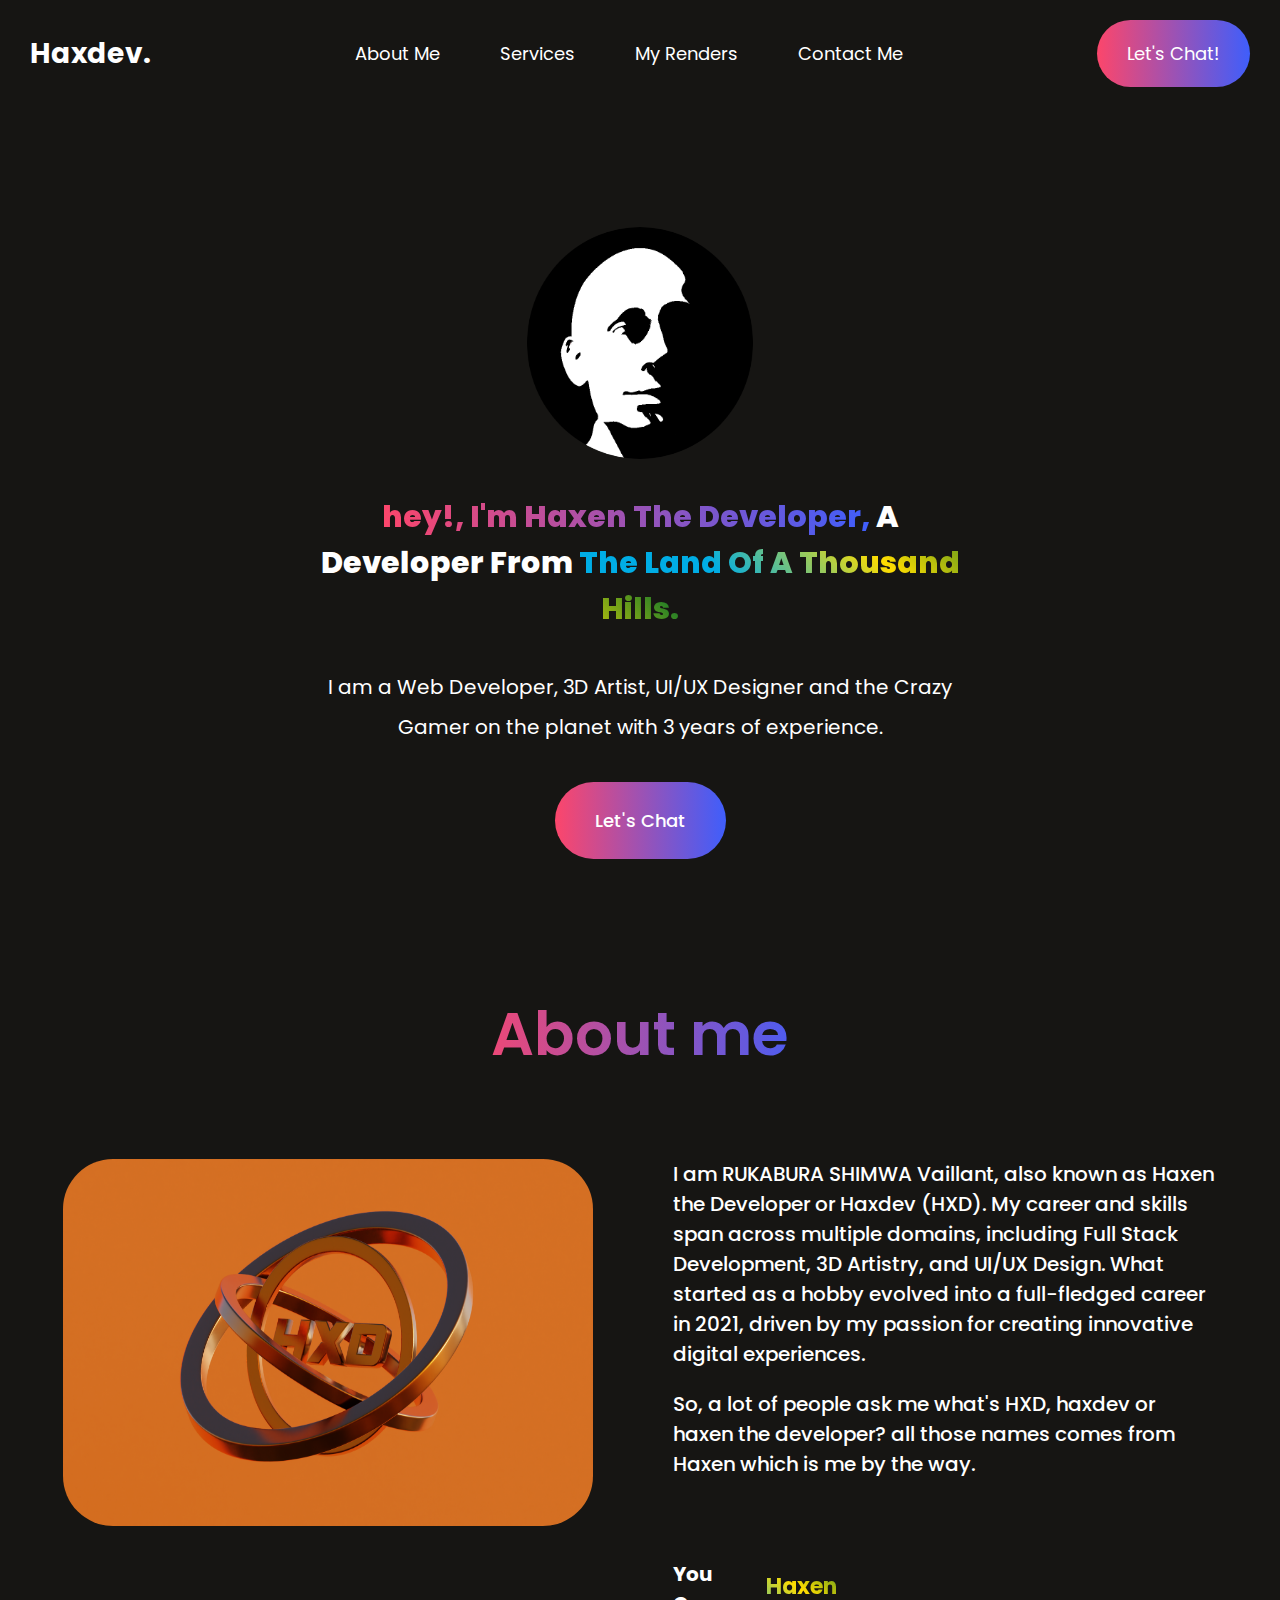
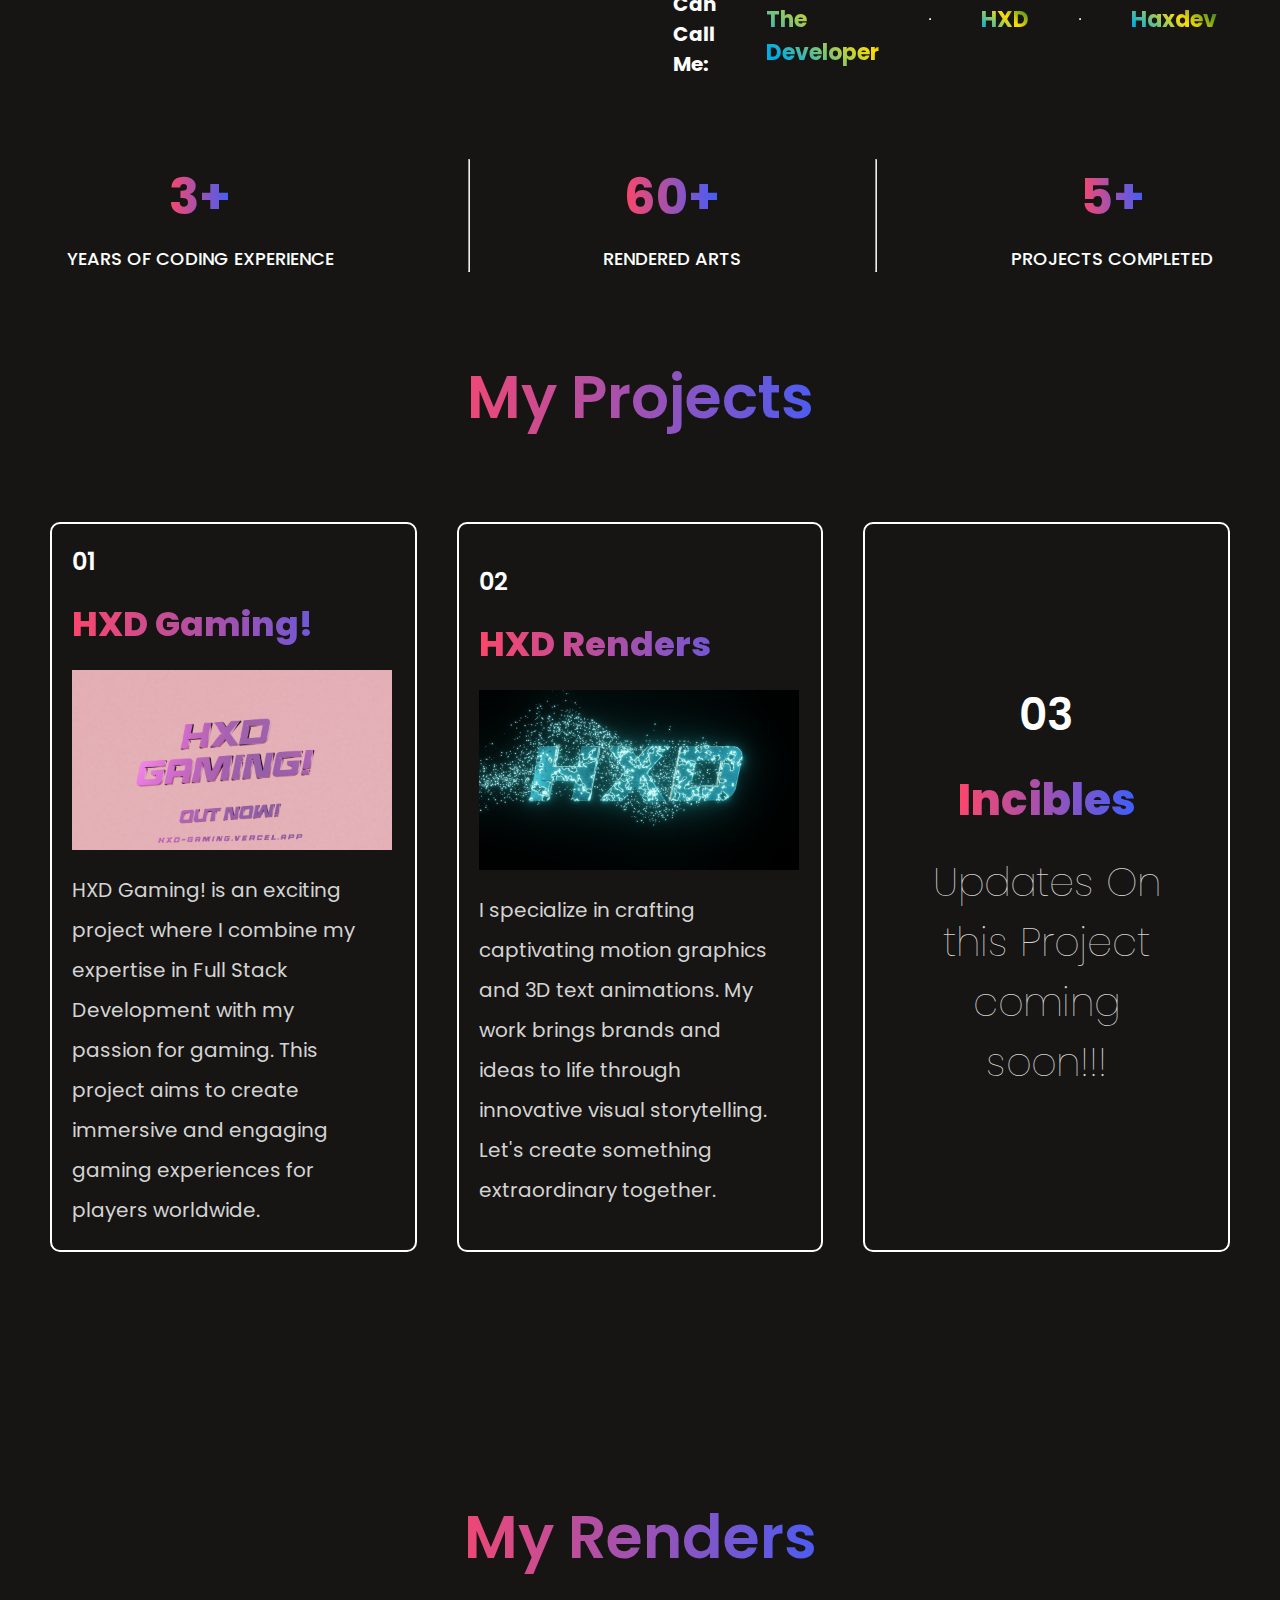
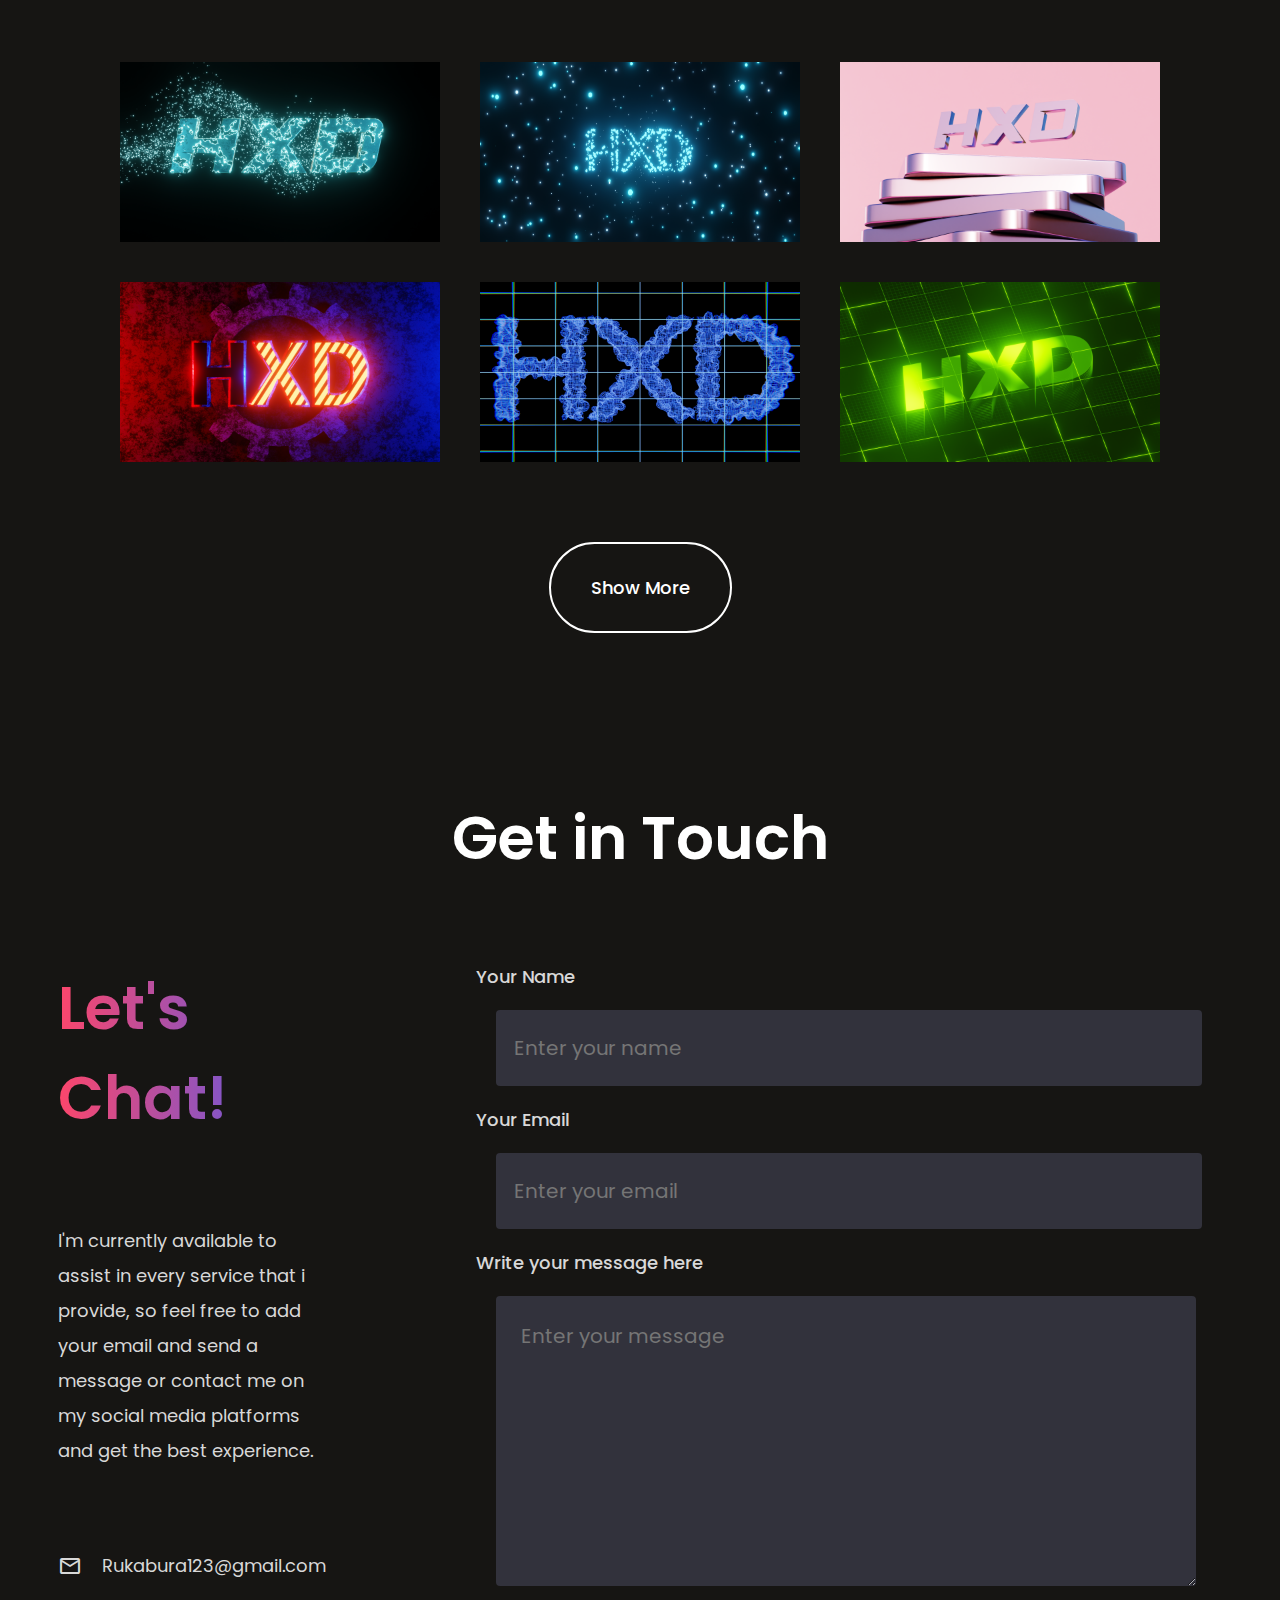
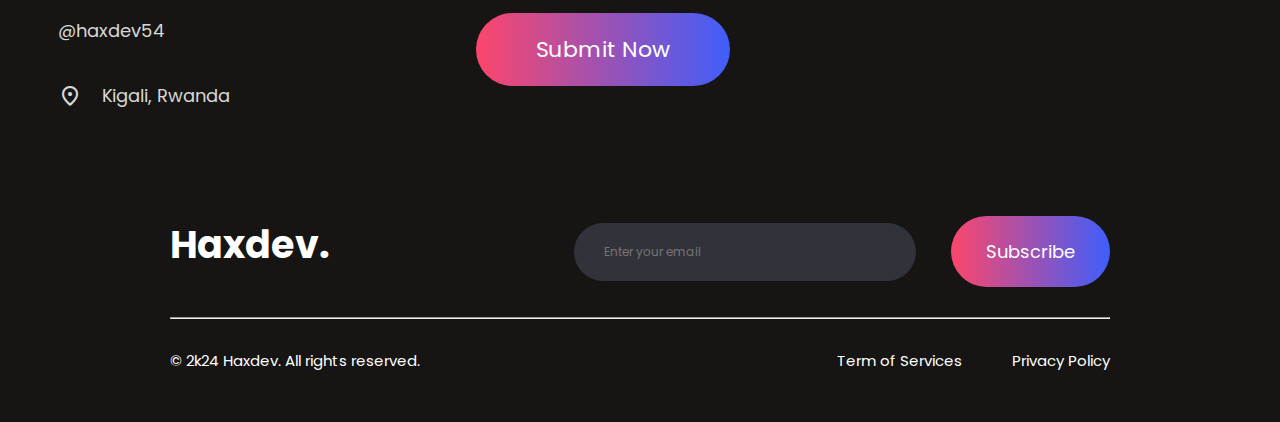
==== index.html @ 73636fb8 "Merge branch 'main' of https://github.com/hxd54/My-Portfolio" ====
<!DOCTYPE html>
<html lang="en">
<head>
    <meta charset="UTF-8">
    <meta name="viewport" content="width=device-width, initial-scale=1.0">
    <script async src="https://pagead2.googlesyndication.com/pagead/js/adsbygoogle.js?client=ca-pub-3317790337575274"
     crossorigin="anonymous"></script>
    <link rel="stylesheet" href="https://fonts.googleapis.com/css2?family=Material+Symbols+Outlined:opsz,wght,FILL,GRAD@24,400,0,0" />
    <title>Haxdev | Get To Know More About Me!</title>
    <link rel="icon" href="images/favicon.ico" />
    <link rel="stylesheet" href="style.css">
    <link rel="preconnect" href="https://fonts.googleapis.com">
<link rel="preconnect" href="https://fonts.gstatic.com" crossorigin>
    <meta name="google-site-verification" content="naT-5Rm-efFTOlc9qTD7zHa8PiH5k1FBn3C1FXAA2pU" />
<link href="https://fonts.googleapis.com/css2?family=poppins:wght@100..900&display=swap" rel="stylesheet">
</head>
<body>

    <div class="navbar">
        <h1>Haxdev.</h1>
        <ul class="nav-menu">
            <li><a href="#about-me">About Me</a></li>
            <li><a href="#services">Services</a></li>
            <li><a href="#myrenders">My Renders</a></li>
            <li><a href="#contact">Contact Me</a></li>
            </ul>
            <div class="nav-talk"><a href="#contact">Let's Chat!</a></div>
    </div>

    <div class="page-1" id="home">
        <img src="images/hxd_profile3-modified (2).png" alt="">
        <h1><span>hey!, I'm Haxen The Developer,</span> A Developer From <span2>The Land Of A Thousand Hills.</span2> </h1>
        <p>I am a Web Developer, 3D Artist, UI/UX Designer and the Crazy Gamer on the planet with 3 years of experience.</p>
        <div class="page-1-talk"><a href="#contact">Let's Chat</a></div>
    </div>

    <div class="about" id="about-me">
        <div class="about-title">
            <h1>About me</h1>
        </div>
        <div class="about-sections">
            <div class="about-left">
                <img src="images/hxd with disks.png" alt="">
            </div>
            <div class="about-right">
                <div class="about-paragraph">
                    <p>I am RUKABURA SHIMWA Vaillant, also known as Haxen the Developer or Haxdev (HXD). My career and skills span across multiple domains, including Full Stack Development, 3D Artistry, and UI/UX Design. What started as a hobby evolved into a full-fledged career in 2021, driven by my passion for creating innovative digital experiences.</p>
                    <p>So, a lot of people ask me what's HXD, haxdev or haxen the developer? all those names comes from Haxen which is me by the way.</p>
                </div>
                <div class="names">
                    <h2>You Can Call Me:</h2>
                    <h3>Haxen The Developer</h3>
                    <hr />
                    <h3>HXD</h3>
                    <hr />
                    <h3>Haxdev</h3>
                </div>
            </div>
        </div>
    </div>

    <div class="about-achievements">
        <div class="about-achievement">
            <h1>3+</h1>
            <p>YEARS OF CODING EXPERIENCE</p>
        </div>
        <hr />

        <div class="about-achievement">
            <h1>60+</h1>
            <p>RENDERED ARTS</p>
        </div>
        <hr />

        <div class="about-achievement">
            <h1>5+</h1>
            <p>PROJECTS COMPLETED</p>
        </div>
</div>

<div class="projects" id="projects">
    <div class="projects-title">
        <h1>My Projects</h1>
    </div>
    <div class="project-container">
        <div class="project-format">
             <h3>01</h3>
             <h2>HXD Gaming!</h2>
             <img src="images/hxd_gaming!.png" alt="">
             <p>HXD Gaming! is an exciting project where I combine my expertise in Full Stack Development with my passion for gaming. This project aims to create immersive and engaging gaming experiences for players worldwide.</p>
            </div>

             <div class="project-format">
                <h3>02</h3>
                <h2>HXD Renders</h2>
                <img src="images/dissovlving hxd_1.png" alt="">
                <p>I specialize in crafting captivating motion graphics and 3D text animations. My work brings brands and ideas to life through innovative visual storytelling. Let's create something extraordinary together.</p>
                </div>

                <div class="incibles">
                    <h3>03</h3>
                    <h2>Incibles</h2>
                    <p>Updates On this Project coming soon!!!</p>
                 </div>
                 
    </div>
</div>

<div class="myrenders" id="myrenders">
    <script async src="https://pagead2.googlesyndication.com/pagead/js/adsbygoogle.js?client=ca-pub-3317790337575274"
     crossorigin="anonymous"></script>
<!-- ad 1 -->
<ins class="adsbygoogle"
     style="display:block"
     data-ad-client="ca-pub-3317790337575274"
     data-ad-slot="5067126555"
     data-ad-format="auto"
     data-full-width-responsive="true"></ins>
<script>
     (adsbygoogle = window.adsbygoogle || []).push({});
</script>
    <div class="myrenders-title">
        <h1>My Renders</h1>
    </div>

    <div class="myrenders-container">
        <img src="images/dissovlving hxd_1.png" alt="">
        <img src="images/opt illusion logo_0.png" alt="">
        <img src="images/satisfying HXD.png" alt="">
        <img src="images/hxd with gear_0.png" alt="">
        <img src="images/sci-fi.png" alt="">
        <img src="images/rertro hxd.png" alt="">
    </div>
    <div class="myrenders-showmore">
        <a href="myrenders.html"><p>Show More</p></a>
    </div>
</div>

<div class="contact" id="contact">
    <div class="contact-title">
        <h1>Get in Touch</h1>
    </div>
    <div class="contact-section">

        <div class="contact-left">
            <h1>Let's Chat!</h1>
            <p>I'm currently available to assist in every service that i provide, so feel free to add your email and send a message or contact me on my social media platforms and get the best experience.</p>
            <div class="contact-details">
                <div class="contact-detail">
                    <span class="material-symbols-outlined">
                        mail
                        </span><p>Rukabura123@gmail.com</p>
                </div>

                <div class="contact-detail">
                    <p>@haxdev54</p>
                </div>

                <div class="contact-detail">
                    <span class="material-symbols-outlined">
location_on
</span><p>Kigali, Rwanda</p>
                </div>
            </div>
        </div>

        <div class="contact-right">
            <form action="https://api.web3forms.com/submit" method="POST">
                <input type="hidden" name="access_key" value="f00a841b-4162-4c84-b67a-d60fc3e93ea5">
            <label for="">Your Name</label>
            <input type="text" placeholder="Enter your name" name="name">
            <label for="">Your Email</label>
            <input type="email" placeholder="Enter your email" name="email">
            <label for="">Write your message here</label>
            <textarea name="message" rows="8" placeholder="Enter your message"></textarea>
            <input type="checkbox" name="botcheck" class="hidden" style="display: none;">
            <button type="submit" class="contact-submit">Submit Now</button>
            </form>
        </div>
    </div>
</div>
<div class="footer">
    <div class="footer-top">
        <div class="footer-top-left">
            <h1>Haxdev.</h1>
        </div>
        <div class="footer-top-right">
            <div class="footer-email-input">
                <input type="email" placeholder="Enter your email" name="email">
            </div>
            <div class="footer-subscribe">Subscribe</div>
        </div>
    </div>
    <hr />
    <div class="footer-bottom">
        <div class="footer-bottom-left">&copy; 2k24 Haxdev. All rights reserved.</div>
        <div class="footer-bottom-right">
            <p>Term of Services</p>
            <p>Privacy Policy</p>
        </div>
    </div>
</div>
</body>
</html>
---- style.css ----
html{
    scrollbar-width: thin;
    scroll-behavior: smooth;
}
*{
    margin: 0;
    padding: 0;
    font-family: 'poppins';
}

body{
    background: #161513;
    color: white;
    height: 100vh;
}

.navbar{
    display: flex;
    align-items: center;
    justify-content: space-between;
    margin: 20px 30px;
    font-size: 18px;
}

.navbar h1{
    padding-right: 10px;
    font-size: 28px;
}

.navbar h1:hover{
    background: linear-gradient(90deg, #FC466B 0%, #3F5EFB 100%);
    background-clip: text;
    -webkit-background-clip: text;
    -webkit-text-fill-color: transparent;
    transition: 0.4s;
    transform: scale(1.1);
}

.nav-menu{
    display: flex;
    align-items: center;
    list-style: none;
    gap: 60px;
    cursor: pointer;
}
.nav-menu li a{
    text-decoration: none;
    color: white;
}
.nav-menu li:hover{
    background: linear-gradient(90deg, #FC466B 0%, #3F5EFB 100%);
    background-clip: text;
    -webkit-background-clip: text;
    -webkit-text-fill-color: transparent;
    transition: 0.5s;
    transform: scale(1.1);
}

.nav-talk{
    padding: 20px 30px;
    border-radius: 50px;
    background: linear-gradient(90deg, #FC466B 0%, #3F5EFB 100%);
    font-size: 18px;
    cursor: pointer;
    transition: 0.5s;
}
.nav-talk a{
    text-decoration: none;
    color: white;
}
.nav-talk:hover{
    transform: scale(1.05);
}

.page-1{
    display: flex;
    align-items: center;
    flex-direction: column;
    gap: 35px;
}

.page-1 img{
    margin-top: 120px;
    border-radius: 250px;
    width: 225.3px;
    height: 232.3px;
}

.page-1 h1{
    text-align: center;
    width: 50%;
    font-size: 30px;
    font-weight: 800;
}

.page-1 h1 span{
    background: linear-gradient(90deg, #FC466B 0%, #3F5EFB 100%);
    background-clip: text;
    -webkit-background-clip: text;
    -webkit-text-fill-color: transparent;
}

.page-1 h1 span2{
    background: linear-gradient(45deg, #00ADE5 30.25%, #FFDD00, #006F2D);
    background-clip: text;
    -webkit-background-clip: text;
    -webkit-text-fill-color: transparent;
}
.page-1 p{
    width: 50%;
    text-align: center;
    font-size: 20px;
    line-height: 40px;
}

.page-1-talk{
    display: flex;
    align-items: center;
    gap: 25px;
    font-size: 18px;
    font-weight: 500;
    margin-bottom: 50px;
    padding: 25px 40px;
    border-radius: 50px;
    background: linear-gradient(90deg, #FC466B 0%, #3F5EFB 100%);
    cursor: pointer;
}

.page-1-talk a{
    text-decoration: none;
    color: white;
}
.page-1-talk:hover{
    border: 2px solid white;
}

.about{
    display: flex;
    flex-direction: column;
    align-items: center;
    justify-content: center;
    gap: 80px;
    margin: 80px 170px;

}

.about-title{
    position: relative;
}

.about-title h1{
    padding: 0px 30px;
    font-size: 60px;
    font-weight: 600;
    background: linear-gradient(90deg, #FC466B 0%, #3F5EFB 100%);
    background-clip: text;
    -webkit-background-clip: text;
    -webkit-text-fill-color: transparent;
}

.about-sections{
    display: flex;
    gap: 80px;
}

.about-left{
    display: flex;
}

.about-left img{
    border-radius: 50px;
    width: 530px;
    height: 366.67px;
}

.about-right{
    display: flex;
    flex-direction: column;
    gap: 80px;
}

.about-paragraph{
    display: flex;
    flex-direction: column;
    gap: 20px;
    font-size: 20px;
    font-weight: 500;
}

.names{
    display: flex;
    gap: 50px;
    align-items: center;
    transition: 0.3s;
}

.names h2{
    font-size: 20px;
    font-weight: 700;

}

.names h3{
    font-size: 22px;
    background: linear-gradient(40deg, #00ADE5 12%, #FFDD00, #006F2D);
    background-clip: text;
    -webkit-background-clip: text;
    -webkit-text-fill-color: transparent;
}

.about-achievements{
    display: flex;
    width: 100%;
    justify-content: space-around;
    margin-bottom: 80px;
}

.about-achievement{
    display: flex;
    flex-direction: column;
    align-items: center;
    gap: 10px;
    transition: 0.5s;
}

.about-achievement h1{
    font-size: 50px;
    font-weight: 700;
    background: linear-gradient(90deg, #FC466B 0%, #3F5EFB 100%);
    background-clip: text;
    -webkit-background-clip: text;
    -webkit-text-fill-color: transparent;
}

.about-achievement p{
    font-size: 18px;
    font-weight: 500;
    text-align: center;
}

.about-acheivement:hover{
    transform: scale(1.12);
    transition: 0.5s;
}

.projects{
    display: flex;
    flex-direction: column;
    align-items: center;
    justify-content: center;
    gap: 80px;
    margin: 80px 50px;
}

.projects-title{
    position: relative;
}

.projects-title h1{
    padding: 0px 30px;
    font-size: 60px;
    font-weight: 600;
    background: linear-gradient(90deg, #FC466B 0%, #3F5EFB 100%);
    background-clip: text;
    -webkit-background-clip: text;
    -webkit-text-fill-color: transparent;
}

.project-format{
    display: flex;
    flex-direction: column;
    justify-content: center;
    gap: 20px;
    padding: 20px;
    border-radius: 10px;
    border: 2px solid white;
    cursor: pointer;
}
.project-format img{
    width: 320px;
    height: 180px;
}
.project-container{
    display: grid;
    grid-template-columns: 1fr 1fr 1fr;
    gap: 40px;
    margin-bottom: 80px;
}
.incibles{
    display: flex;
    flex-direction: column;
    justify-content: center;
    gap: 20px;
    padding: 50px;
    border-radius: 10px;
    border: 2px solid white;
    cursor: pointer;
    align-items: center;
    text-align: center;
}

.incibles h3{
    font-size: 44px;
    font-weight: 600;
}

.incibles h2{
    font-size: 44px;
    font-weight: 800;
    background: linear-gradient(90deg, #FC466B 0%, #3F5EFB 100%);
    background-clip: text;
    -webkit-background-clip: text;
    -webkit-text-fill-color: transparent;
}

.incibles p{
    color: #d4d4d4;
    font-size: 40px;
    
    text-align: center;
    font-weight: 100;
    max-width: 300px;
}

.project-format h3{
    font-size: 24px;
    font-weight: 600;
}

.project-format h2{
    font-size: 34px;
    font-weight: 800;
    background: linear-gradient(90deg, #FC466B 0%, #3F5EFB 100%);
    background-clip: text;
    -webkit-background-clip: text;
    -webkit-text-fill-color: transparent;
}



.project-format p{
    color: #d4d4d4;
    font-size: 20px;
    line-height: 40px;
    max-width: 300px;
}

.project-readmore{
    display: flex;
    gap: 20px;
    align-items: center;
    margin-top: 20px;
}

.project-format:hover{
    border: 2px solid #ff00ff;
    background-image: linear-gradient(45deg, #3f0028, #582300);
    transform: scale(1.05);
    transition: 0.4s;
}

.myrenders{
    display: flex;
    flex-direction: column;
    align-items: center;
    justify-content: center;
    gap: 80px;
    margin: 80px 170px;
}

.myrenders-title{
    position: relative;
}

.myrenders-title h1{
    padding: 0px 30px;
    font-size: 60px;
    font-weight: 600;
    background: linear-gradient(90deg, #FC466B 0%, #3F5EFB 100%);
    background-clip: text;
    -webkit-background-clip: text;
    -webkit-text-fill-color: transparent;
    
}

.myrenders-container{
    display: grid;
    grid-template-columns: 1fr 1fr 1fr;
    gap: 40px;
}

.myrenders-container img{
    box-sizing: border-box;
    width: 320px;
    height: 180px;
}

.myrenders-container img:hover{
    transform: scale(1.10);
    transition: 0.4s;
    border-radius: 10px;
}

.myrenders-showmore{
    display: flex;
    gap: 15px;
    border-radius: 50px;
    border: 2px solid white;
    padding: 30px 40px;
    font-size: 18px;
    font-weight: 500;
    margin-bottom: 80px;
    transition: 0.6s;
    cursor: pointer;
}

.myrenders-showmore:hover{
    gap: 30px;
    transition: 0.6s;
    background: linear-gradient(90deg, #FC466B 0%, #3F5EFB 100%);
    transform: scale(1.05);
}

.myrenders-showmore a{
    text-decoration: none;
    color: white;
    
}

.contact{
    display: flex;
    flex-direction: column;
    align-items: center;
    justify-content: center;
    gap: 80px;
    margin: 80px 170px;
}

.contact-title{
    position: relative;
}

.contact-title h1{
    padding: 0px 30px;
    font-size: 60px;
    font-weight: 600;
}

.contact-section{
    display: flex;
    gap: 150px;
}

.contact-left{
    display: flex;
    flex-direction: column;
    gap: 80px;
}

.contact-left h1{
    font-size: 60px;
    font-weight: 600;
    background: linear-gradient(90deg, #FC466B 0%, #3F5EFB 100%);
    background-clip: text;
    -webkit-background-clip: text;
    -webkit-text-fill-color: transparent;
}

.contact-left p{
    max-width: 550px;
    color: #D8D8D8;
    font-size: 18px;
    line-height: 35px;
}

.contact-details{
    display: flex;
    flex-direction: column;
    gap: 30px;
    color: #D8D8D8;
    font-size: 22px;
}

.contact-detail{
    display: flex;
    align-items: center;
    gap: 20px;
}

.contact-right{
    display: flex;
    flex-direction: column;
    align-items: start;
    gap: 30px;
}

.contact-right label{
    color: #D8D8D8;
    font-size: 18px;
    font-weight: 500;
}

.contact-right input{
    border: none;
    width: 688px;
    height: 76px;
    padding-left: 18px;
    border-radius: 4px;
    background: #32323c;
    color: #A0A0A0;
    font-size: 20px;
    margin: 20px;
}

.contact-right textarea{
    width: 650px;
    border: none;
    padding: 25px;
    border-radius: 4px;
    background: #32323c;
    color: #A0A0A0;
    font-size: 20px;
    margin: 20px;

}

.contact-submit{
    border: none;
    color: white;
    border-radius: 50px;
    background: linear-gradient(90deg, #FC466B 0%, #3F5EFB 100%);
    font-size: 22px;
    padding: 20px 60px;
    margin-bottom: 50px;
    cursor: pointer;
    transition: 0.3s;
}

.contact-submit:hover{
    transform: scale(1.1);
    transition: 0.3s;
}

.footer{
    margin: 50px 170px;
    display: flex;
    flex-direction: column;
    gap: 30px;
}

.footer-top{
    display: flex;
    justify-content: space-between;
}

.footer-top-left p{
    font-size: 20px;
    max-width: 400px;
}

.footer-top-left h1{
    font-size: 38px;
}
.footer-top-right{
    display: flex;
    align-items: center;
    gap: 35px;
}

.footer-email-input{
    display: flex;
    gap: 30px;
    padding: 20px 30px;
    border-radius: 50px;
    background: #32323B;
    padding-right: 80px;
}

.footer-email-input input{
    outline: none;
    border: none;
    background: transparent;
    color: #a0a0a0;
    font-size: 12px;
}

.footer-subscribe{
    font-size: 18px;
    padding: 22px 35px;
    border-radius: 50px;
    background: linear-gradient(90deg, #FC466B 0%, #3F5EFB 100%);
    cursor: pointer;
    transition: 0.3s;
}

.footer-bottom{
    display: flex;
    justify-content: space-between;
    font-size: 15px;
}

.footer-bottom-right{
    display: flex;
    gap: 50px;
    margin-bottom: 50px;
}

.footer-email-input:hover{
    border: 2px solid white;
}

.footer-subscribe:hover{
    transform: scale(1.1);
}
.nav-close{
    display: none;
}
.nav-open{
    display: none;
}
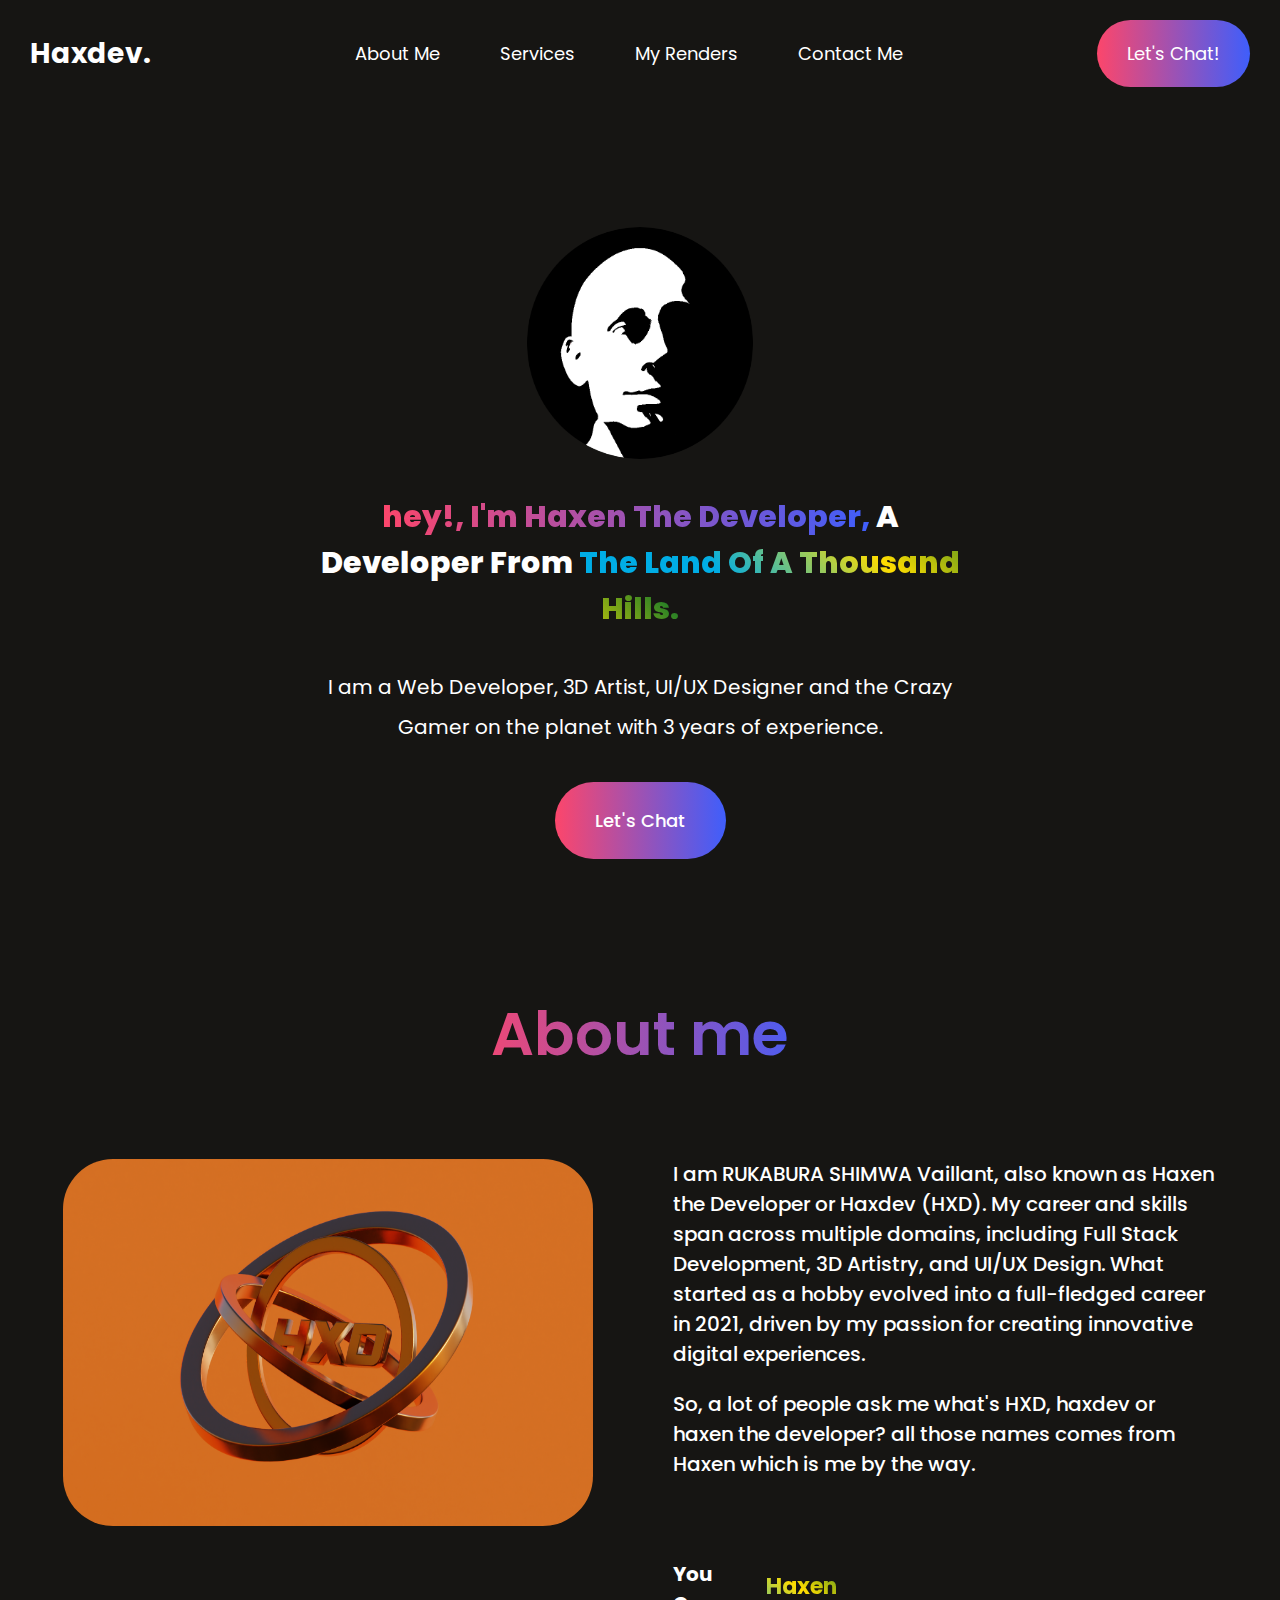
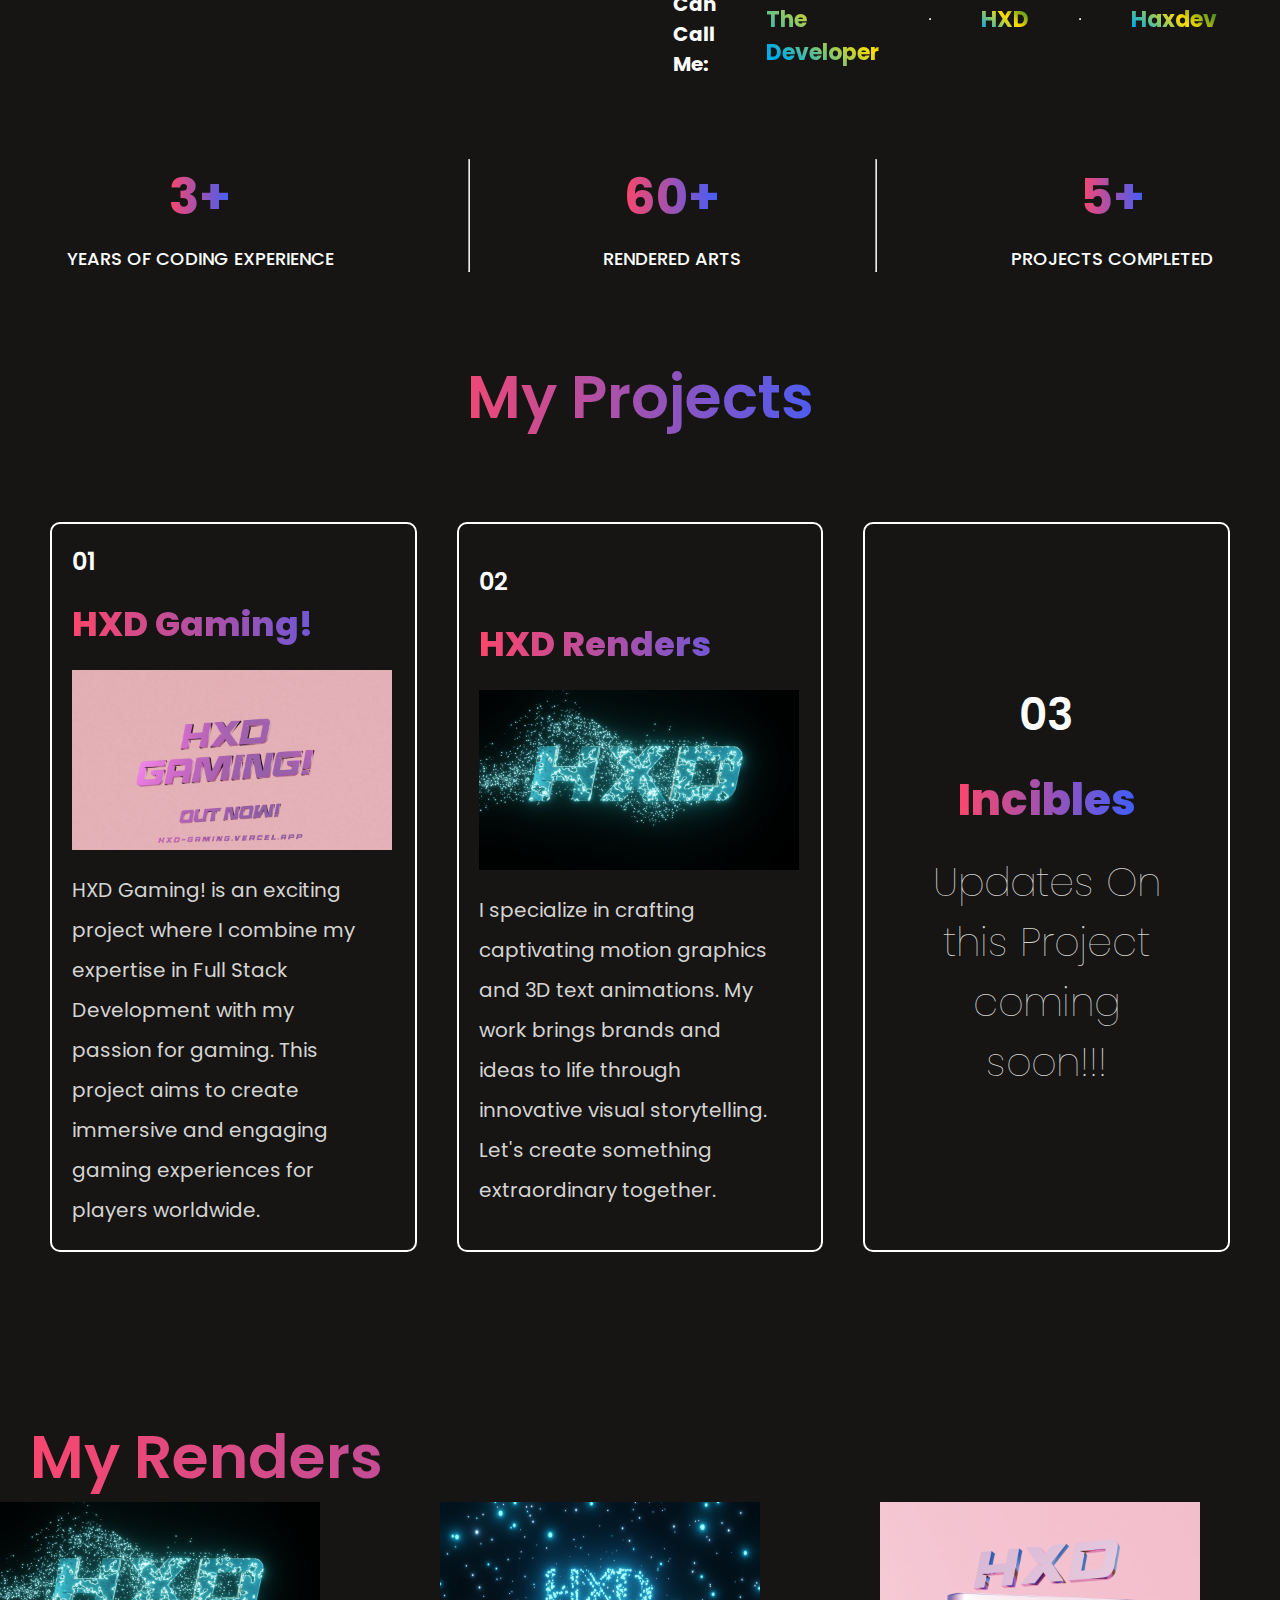
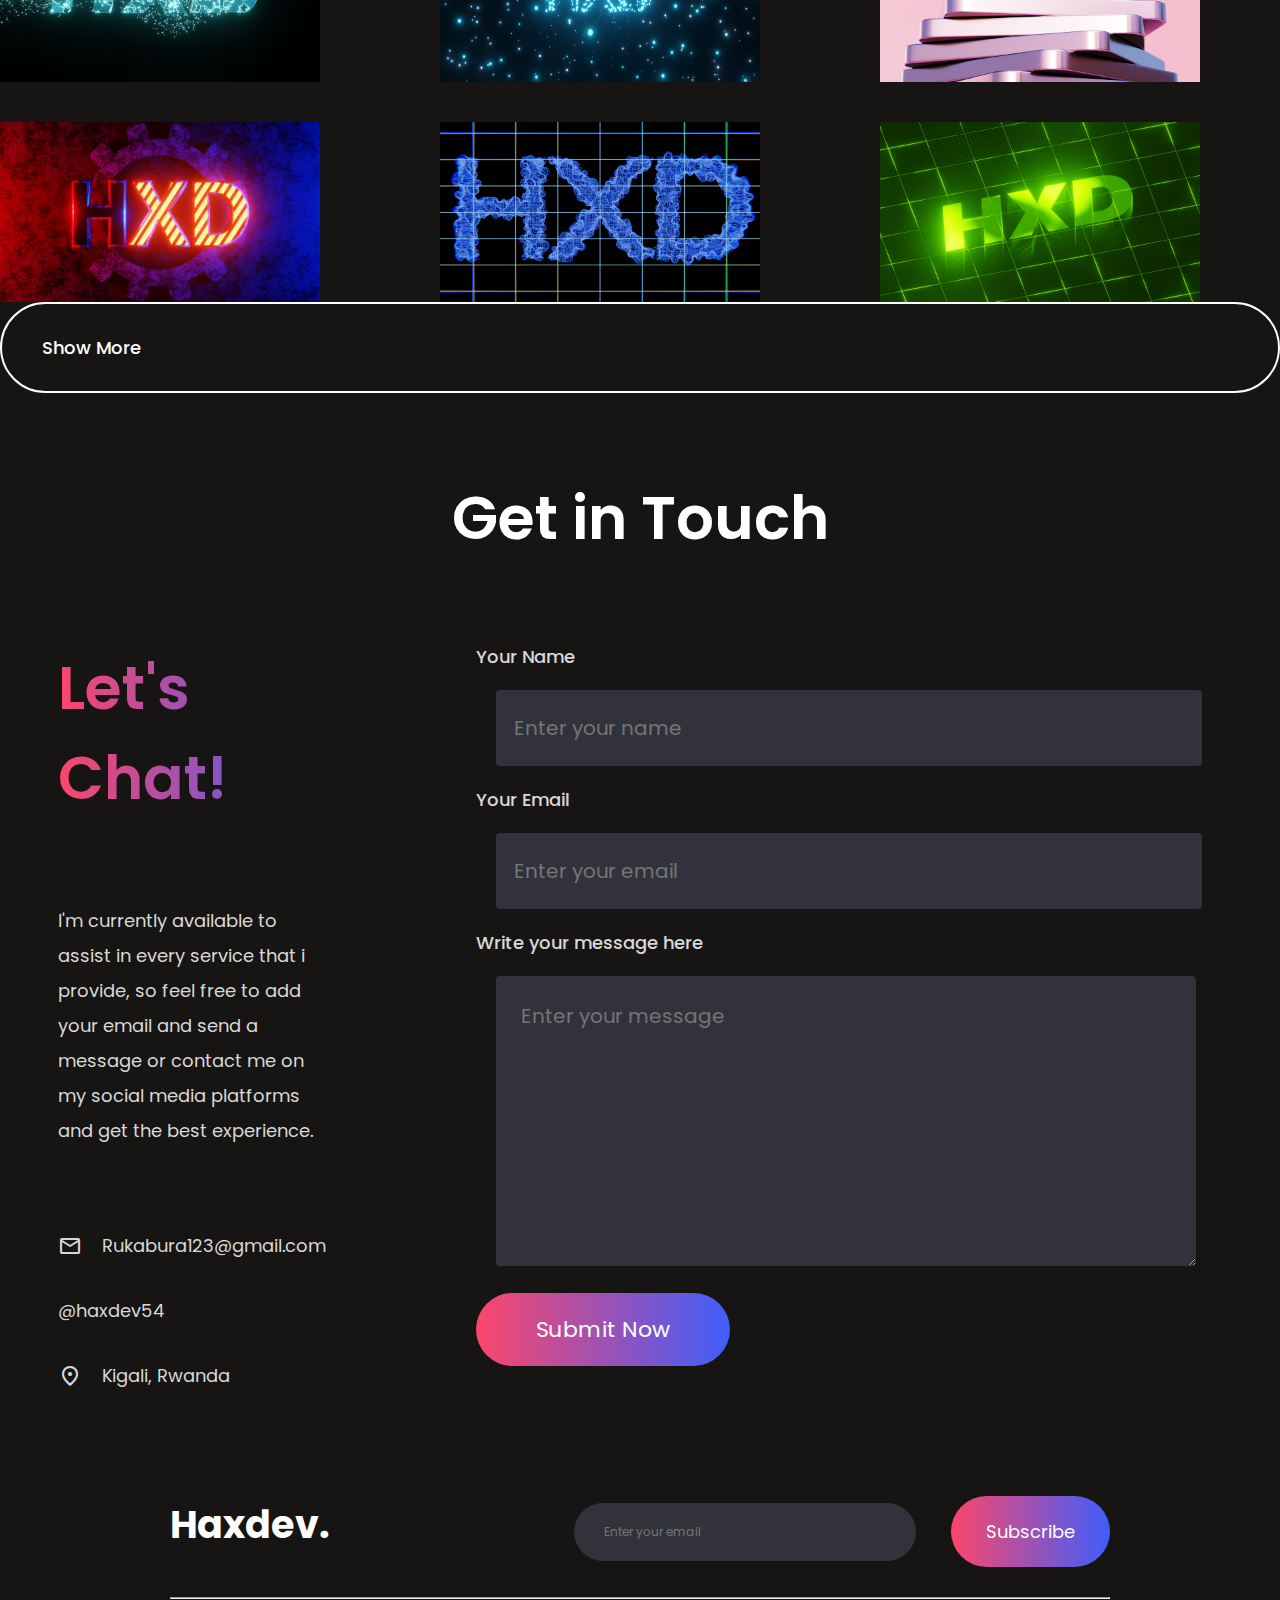
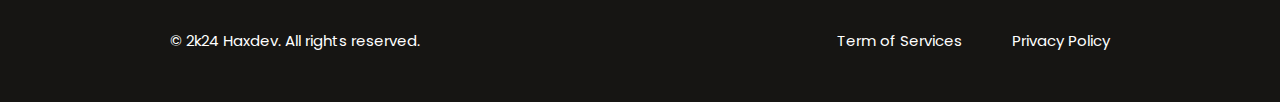
==== commit abf2f9ef: "Update index.html" ====
--- a/index.html
+++ b/index.html
@@ -3,6 +3,8 @@
 <head>
     <meta charset="UTF-8">
     <meta name="viewport" content="width=device-width, initial-scale=1.0">
+    <meta name="description" content="Hey there! am Haxdev and this is my portfolio! click here to learn more about me!">
+    <meta name="author" content="Haxdev">
     <script async src="https://pagead2.googlesyndication.com/pagead/js/adsbygoogle.js?client=ca-pub-3317790337575274"
      crossorigin="anonymous"></script>
     <link rel="stylesheet" href="https://fonts.googleapis.com/css2?family=Material+Symbols+Outlined:opsz,wght,FILL,GRAD@24,400,0,0" />
@@ -106,19 +108,6 @@
     </div>
 </div>
 
-<div class="myrenders" id="myrenders">
-    <script async src="https://pagead2.googlesyndication.com/pagead/js/adsbygoogle.js?client=ca-pub-3317790337575274"
-     crossorigin="anonymous"></script>
-<!-- ad 1 -->
-<ins class="adsbygoogle"
-     style="display:block"
-     data-ad-client="ca-pub-3317790337575274"
-     data-ad-slot="5067126555"
-     data-ad-format="auto"
-     data-full-width-responsive="true"></ins>
-<script>
-     (adsbygoogle = window.adsbygoogle || []).push({});
-</script>
     <div class="myrenders-title">
         <h1>My Renders</h1>
     </div>
@@ -135,7 +124,6 @@
         <a href="myrenders.html"><p>Show More</p></a>
     </div>
 </div>
-
 <div class="contact" id="contact">
     <div class="contact-title">
         <h1>Get in Touch</h1>
--- a/style.css
+++ b/style.css
@@ -21,6 +21,14 @@
     justify-content: space-between;
     margin: 20px 30px;
     font-size: 18px;
+}
+
+.navbar img{
+    display: none;
+}
+
+.nav-menu img{
+    display: none;
 }
 
 .navbar h1{
@@ -359,6 +367,14 @@
     transform: scale(1.05);
     transition: 0.4s;
 }
+
+.incibles:hover{
+    border: 2px solid #ff00ff;
+    background-image: linear-gradient(45deg, #3f0028, #582300);
+    transform: scale(1.05);
+    transition: 0.4s;
+}
+
 
 .myrenders{
     display: flex;
@@ -619,3 +635,34 @@
 .nav-open{
     display: none;
 }
+@media(max-width:1080px){
+    .about-left img{
+        width: 370px;
+        height: 266.67px;
+    }
+    .project-format{
+        margin-right: -15px;
+    }
+    .contact-left{
+        position: relative;
+        left: 70px;
+    }
+}
+
+@media(max-width:774px){
+    .navbar{
+        margin: 20px 50px;
+    }
+    .nav-menu{
+        font-size: 1rem;
+        position: relative;
+        left: 2rem;
+    }
+    .nav-talk{
+        display: none;
+    }
+    .page-1{
+        align-items: center;
+        justify-content: center;
+    }
+}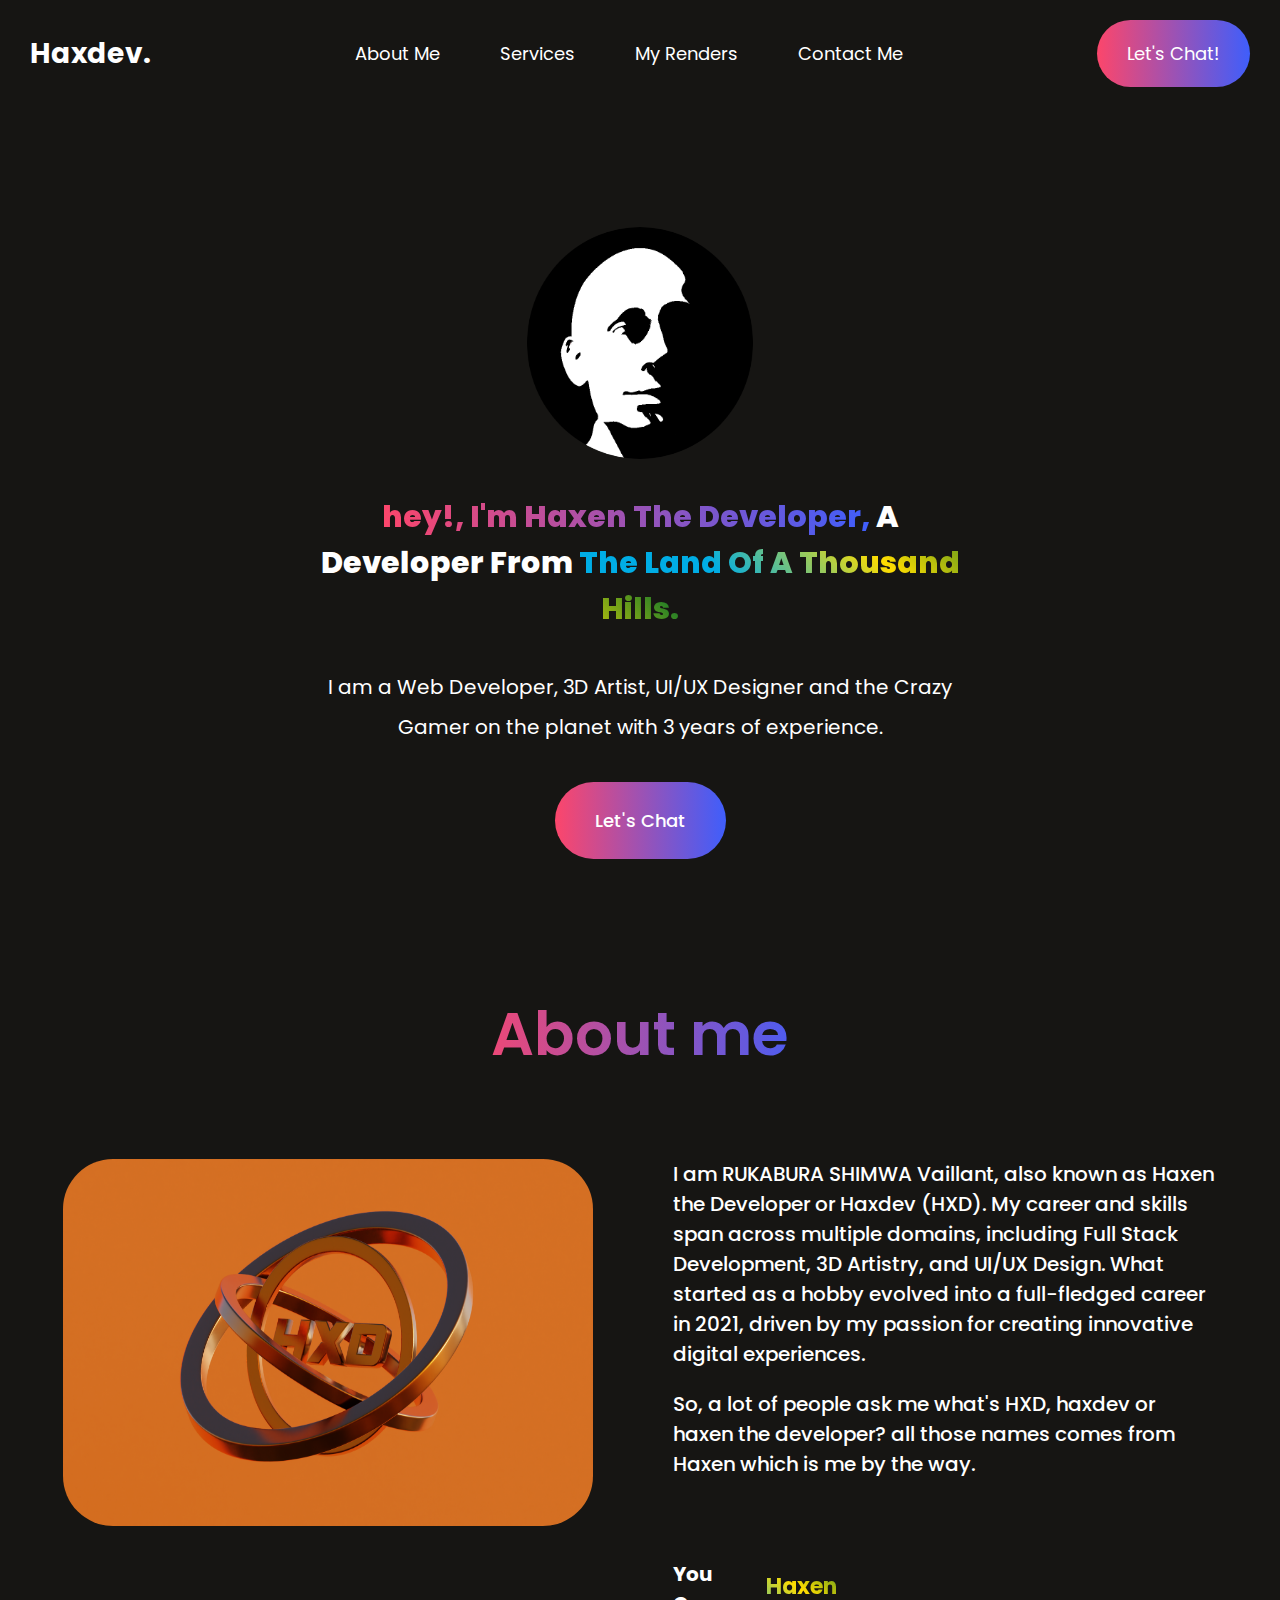
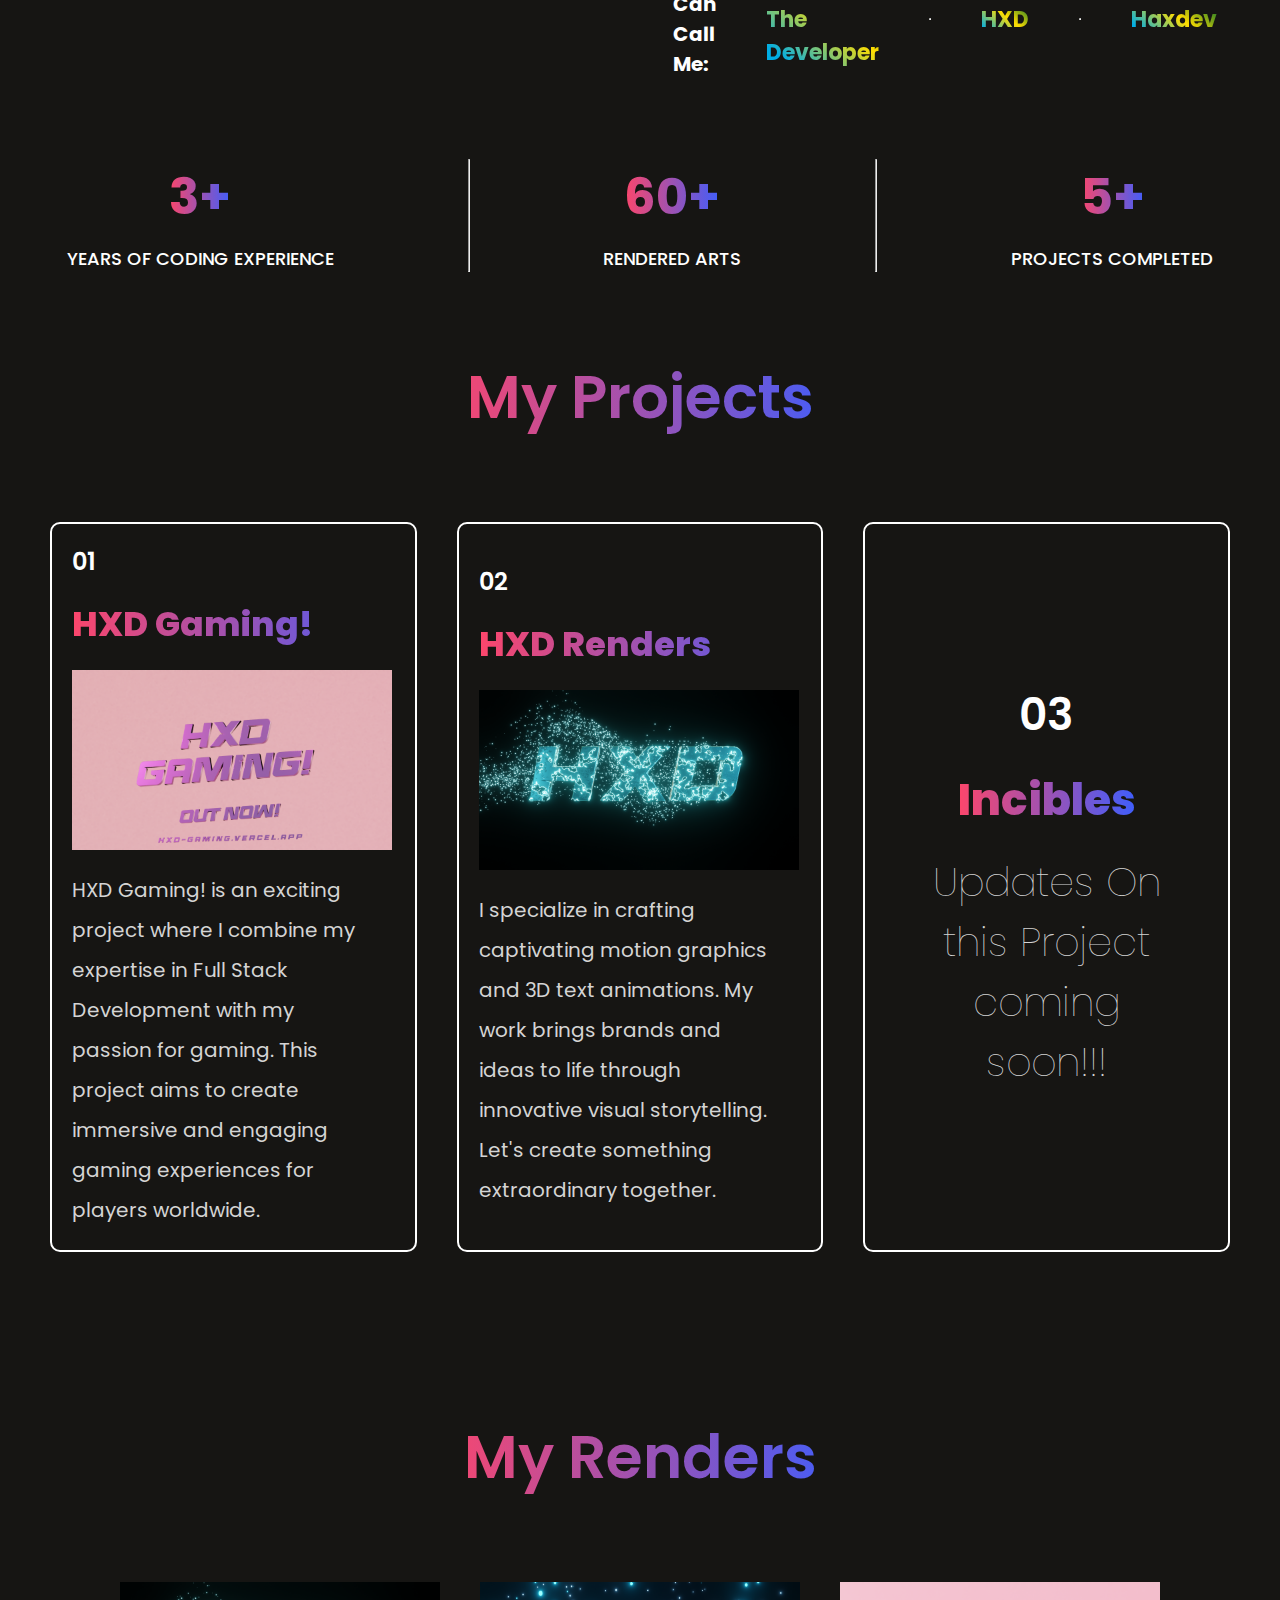
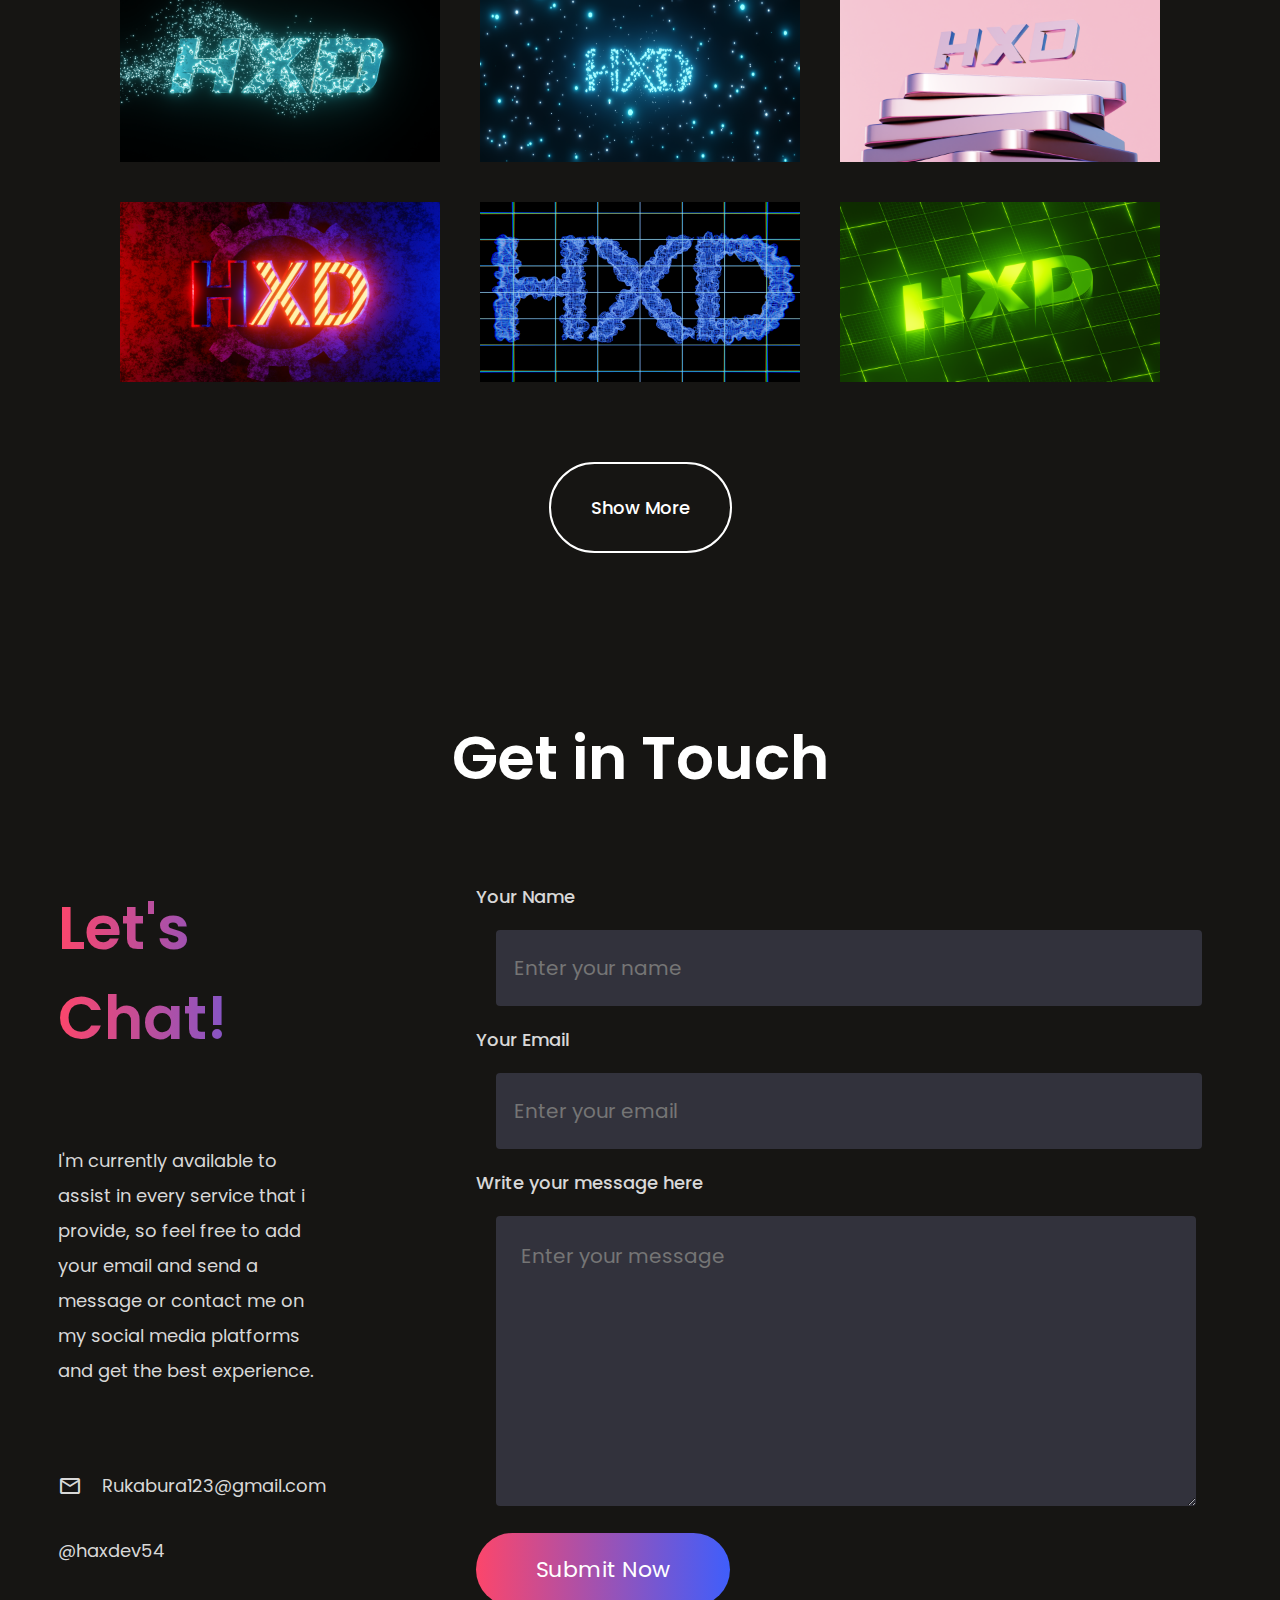
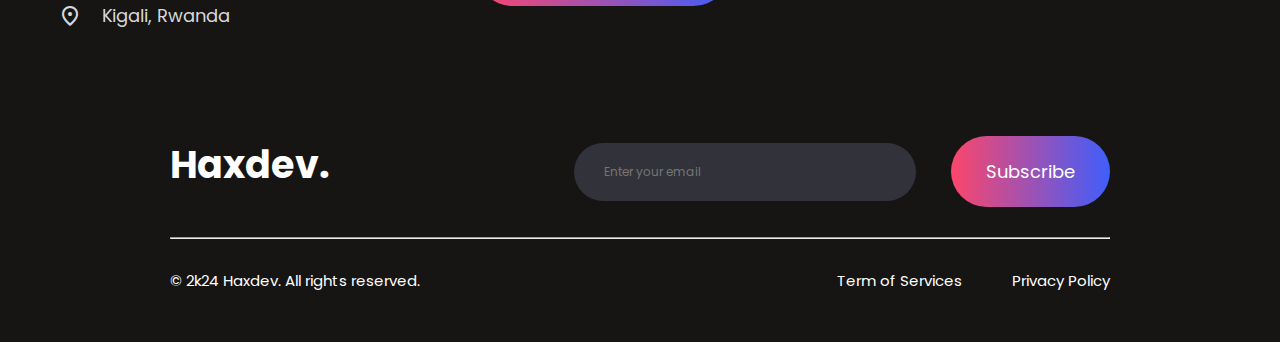
==== commit cdc3d9e6: "Update index.html" ====
--- a/index.html
+++ b/index.html
@@ -107,7 +107,7 @@
                  
     </div>
 </div>
-
+<div class="myrenders" id="myrenders">
     <div class="myrenders-title">
         <h1>My Renders</h1>
     </div>
